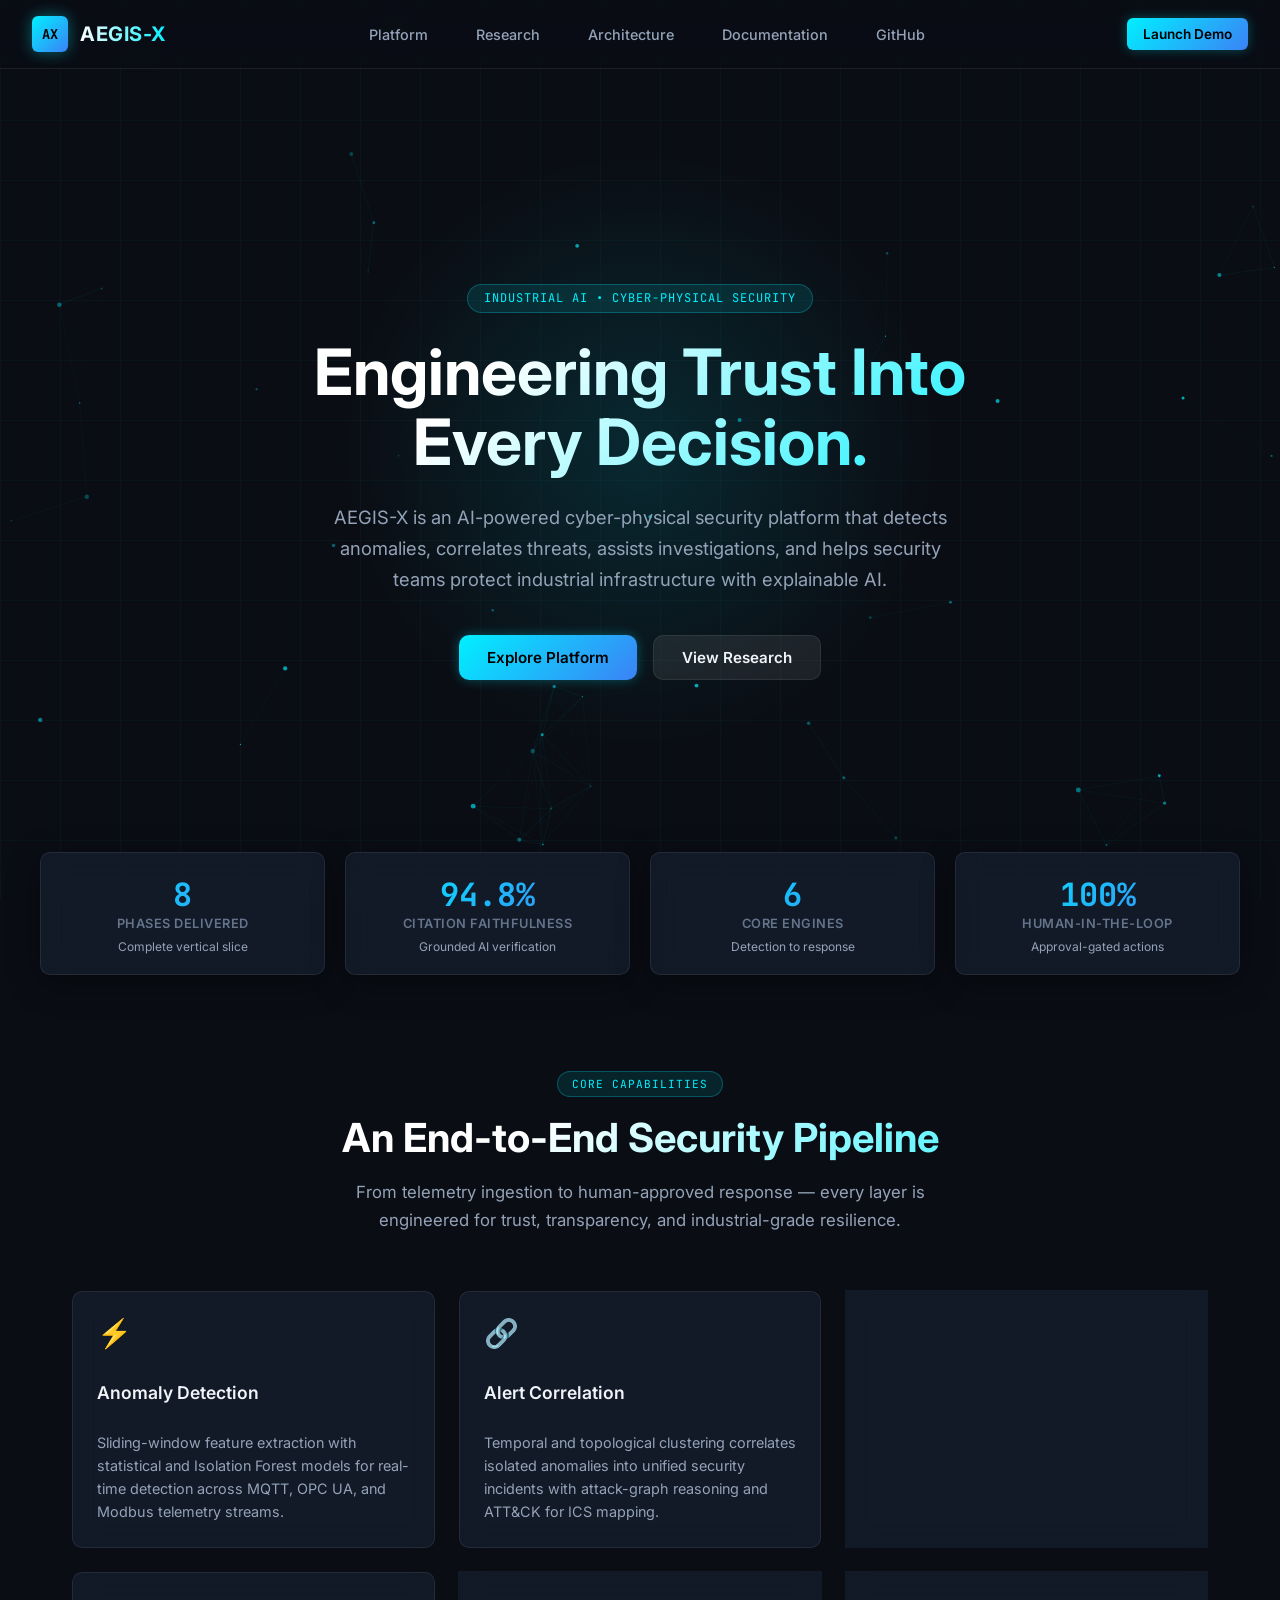
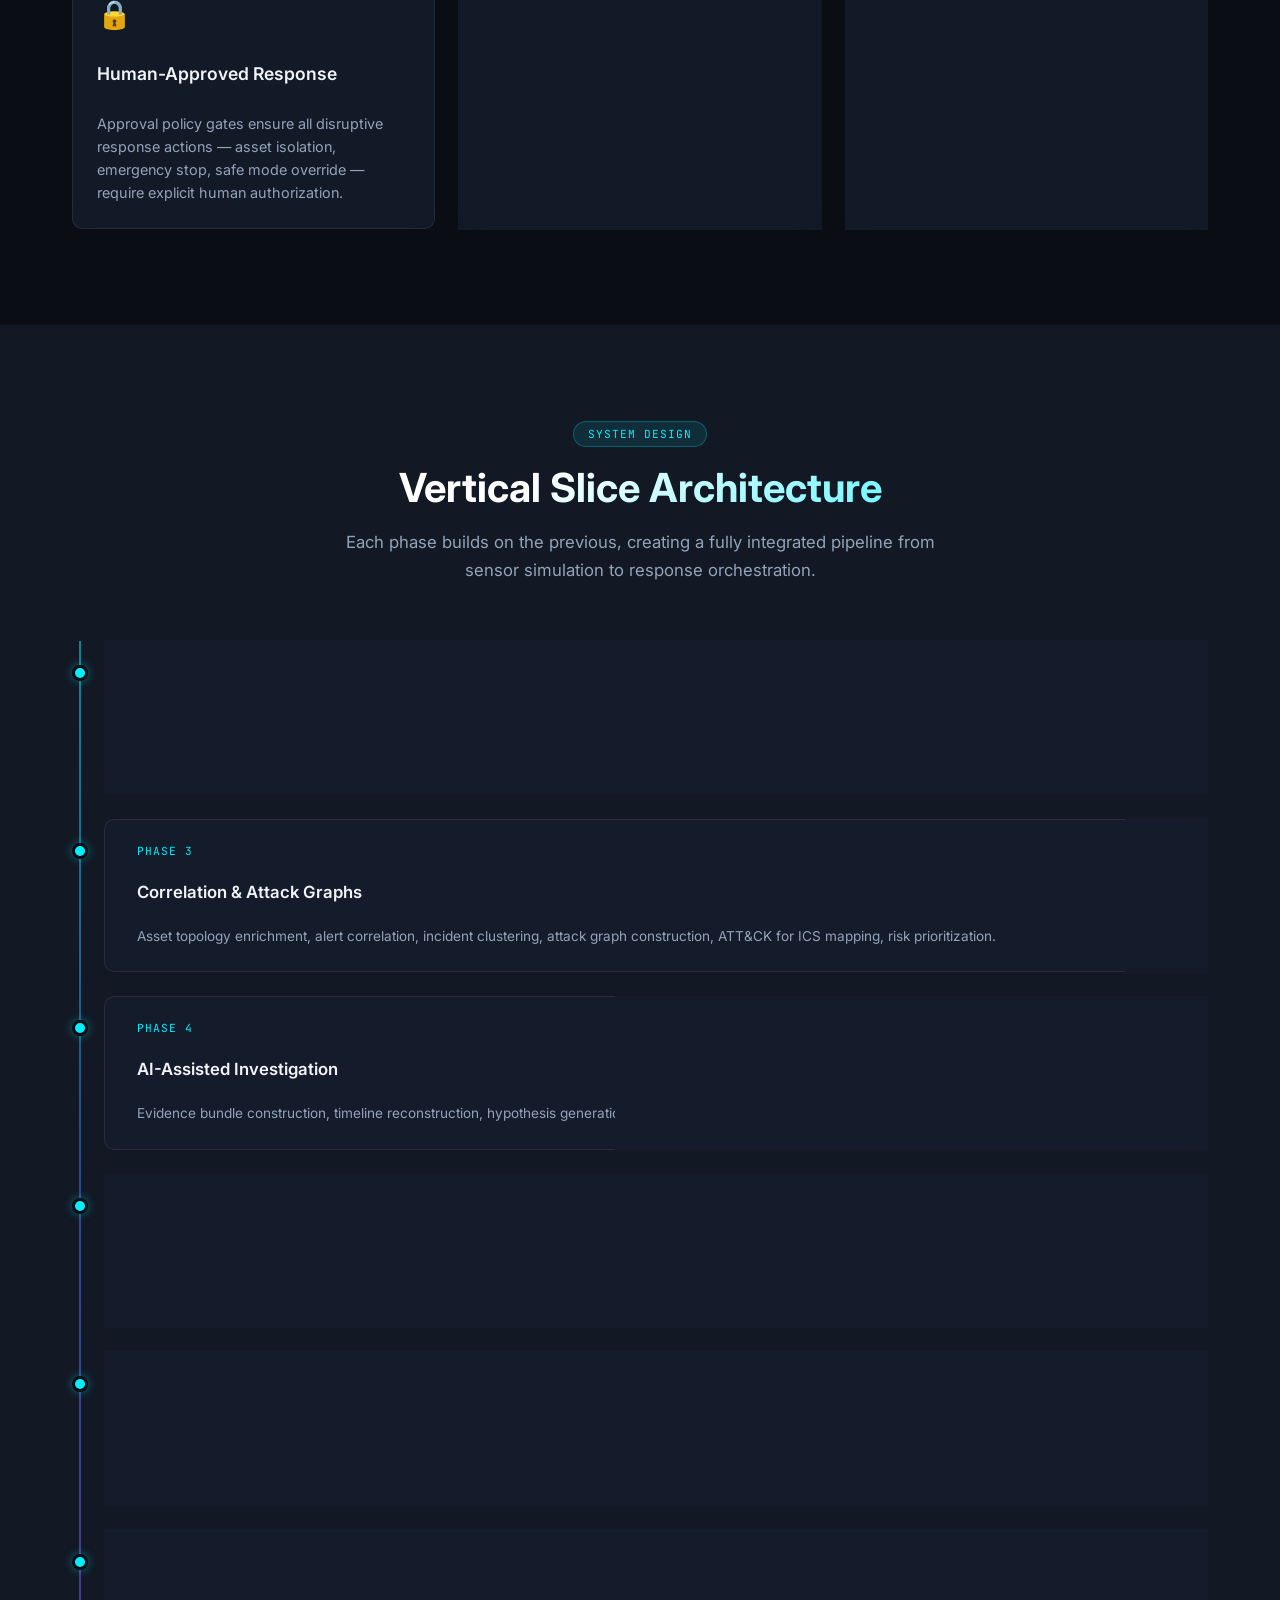
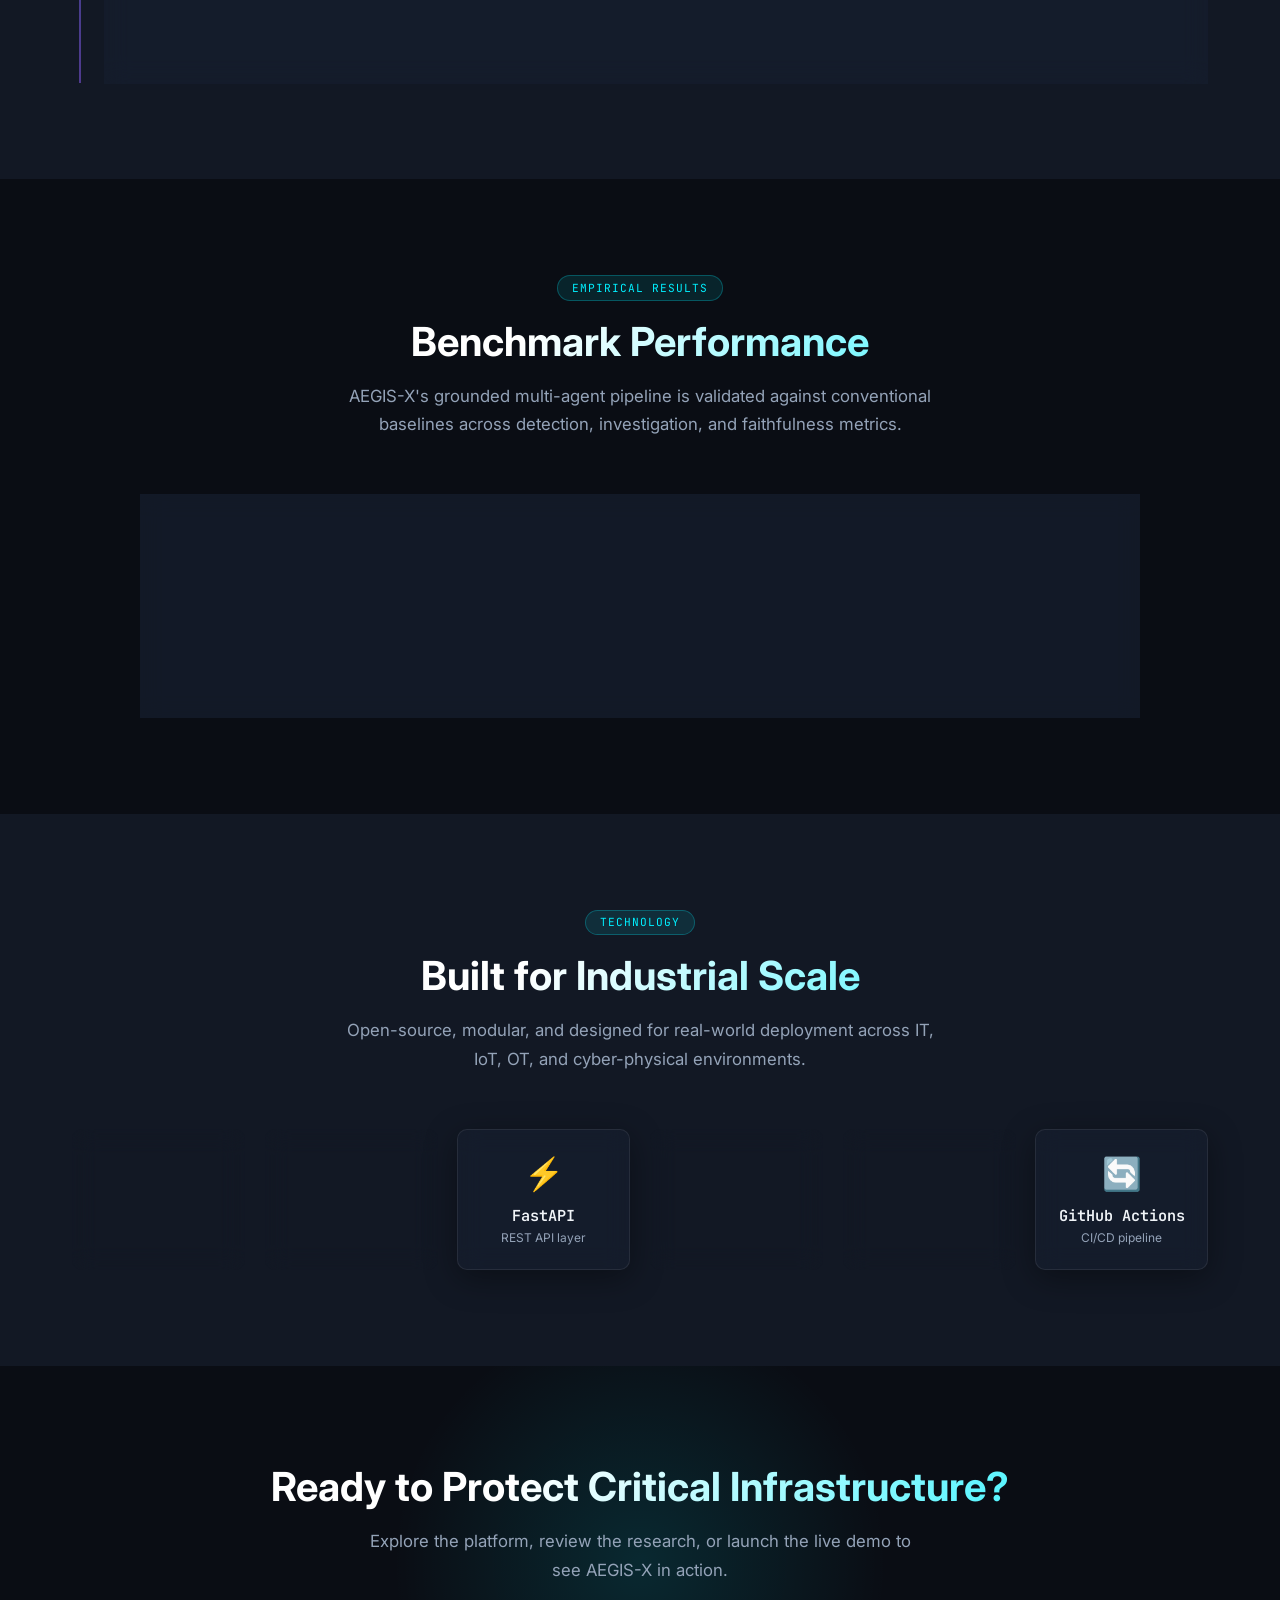
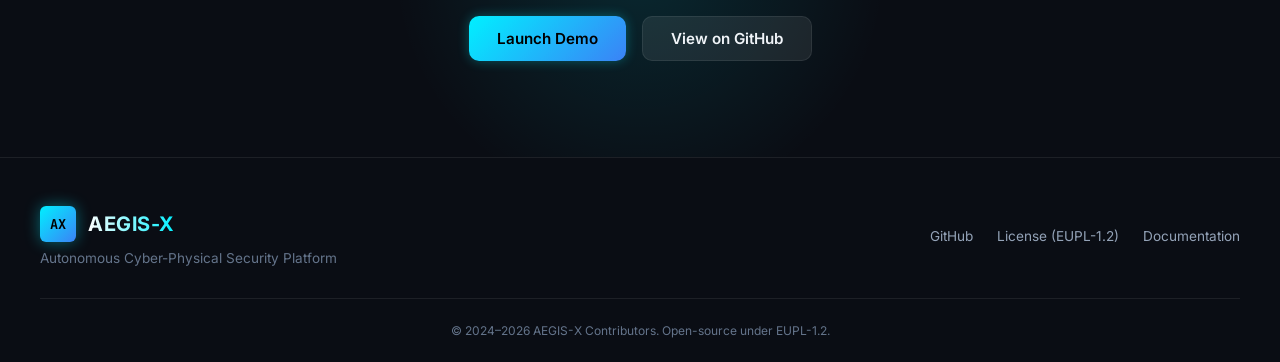
==== apps/web/landing.html @ 8d7dfc3f "feat(frontend): AEGIS-X landing page with branded copy and same visual identity" ====
<!DOCTYPE html>
<html lang="en">
<head>
  <meta charset="UTF-8">
  <meta name="viewport" content="width=device-width, initial-scale=1.0">
  <title>AEGIS-X — AI-Powered Cyber-Physical Security Platform</title>
  <meta name="description" content="AEGIS-X is an AI-powered cyber-physical security platform that detects anomalies, correlates threats, assists investigations, and helps security teams protect industrial infrastructure with explainable AI.">
  <link rel="stylesheet" href="landing.css">
</head>
<body>

  <!-- Navigation Bar -->
  <nav class="navbar" id="navbar">
    <div class="brand">
      <div class="brand-icon">AX</div>
      <div class="brand-title">AEGIS-X</div>
    </div>

    <div class="nav-menu">
      <a href="#platform" class="nav-link">Platform</a>
      <a href="#research" class="nav-link">Research</a>
      <a href="#architecture" class="nav-link">Architecture</a>
      <a href="https://github.com/jokepool710/AEGIS-X" class="nav-link" target="_blank" rel="noopener">Documentation</a>
      <a href="https://github.com/jokepool710/AEGIS-X" class="nav-link" target="_blank" rel="noopener">GitHub</a>
    </div>

    <a href="index.html" class="btn btn-primary">Launch Demo</a>
  </nav>

  <!-- Hero Section -->
  <section class="hero-section" id="hero">
    <div class="hero-glow"></div>
    <div class="hero-grid-bg"></div>
    <div class="hero-content">
      <div class="hero-badge">Industrial AI &bull; Cyber-Physical Security</div>
      <h1 class="hero-title">Engineering Trust Into Every Decision.</h1>
      <p class="hero-subtitle">AEGIS-X is an AI-powered cyber-physical security platform that detects anomalies, correlates threats, assists investigations, and helps security teams protect industrial infrastructure with explainable AI.</p>
      <div class="hero-actions">
        <a href="#platform" class="btn btn-primary btn-lg">Explore Platform</a>
        <a href="#research" class="btn btn-secondary btn-lg">View Research</a>
      </div>
    </div>
    <!-- Floating particles -->
    <canvas id="heroParticles"></canvas>
  </section>

  <!-- Metrics Bar -->
  <section class="metrics-bar">
    <div class="metrics-row">
      <div class="card metric-card" data-count="8">
        <div class="card-value"><span class="count-up">8</span></div>
        <div class="card-title">Phases Delivered</div>
        <div class="card-subtext">Complete vertical slice</div>
      </div>
      <div class="card metric-card" data-count="94.8">
        <div class="card-value"><span class="count-up">94.8</span>%</div>
        <div class="card-title">Citation Faithfulness</div>
        <div class="card-subtext">Grounded AI verification</div>
      </div>
      <div class="card metric-card" data-count="6">
        <div class="card-value"><span class="count-up">6</span></div>
        <div class="card-title">Core Engines</div>
        <div class="card-subtext">Detection to response</div>
      </div>
      <div class="card metric-card" data-count="100">
        <div class="card-value"><span class="count-up">100</span>%</div>
        <div class="card-title">Human-in-the-Loop</div>
        <div class="card-subtext">Approval-gated actions</div>
      </div>
    </div>
  </section>

  <!-- Platform Capabilities Section -->
  <section class="content-section" id="platform">
    <div class="section-header">
      <div class="section-badge">Core Capabilities</div>
      <h2 class="section-title">An End-to-End Security Pipeline</h2>
      <p class="section-subtitle">From telemetry ingestion to human-approved response — every layer is engineered for trust, transparency, and industrial-grade resilience.</p>
    </div>
    <div class="capabilities-grid">
      <div class="panel capability-card">
        <div class="capability-icon">⚡</div>
        <h3>Anomaly Detection</h3>
        <p>Sliding-window feature extraction with statistical and Isolation Forest models for real-time detection across MQTT, OPC UA, and Modbus telemetry streams.</p>
      </div>
      <div class="panel capability-card">
        <div class="capability-icon">🔗</div>
        <h3>Alert Correlation</h3>
        <p>Temporal and topological clustering correlates isolated anomalies into unified security incidents with attack-graph reasoning and ATT&CK for ICS mapping.</p>
      </div>
      <div class="panel capability-card">
        <div class="capability-icon">🧠</div>
        <h3>AI Investigation</h3>
        <p>Evidence-grounded hypothesis generation with uncertainty quantification, citation faithfulness evaluation, and narrative synthesis for analyst decision support.</p>
      </div>
      <div class="panel capability-card">
        <div class="capability-icon">🔒</div>
        <h3>Human-Approved Response</h3>
        <p>Approval policy gates ensure all disruptive response actions — asset isolation, emergency stop, safe mode override — require explicit human authorization.</p>
      </div>
      <div class="panel capability-card">
        <div class="capability-icon">📁</div>
        <h3>Case Management</h3>
        <p>Investigation case lifecycle with case dossier compilation, evidence chain-of-custody provenance, and tamper-evident decision ledger for full auditability.</p>
      </div>
      <div class="panel capability-card">
        <div class="capability-icon">📊</div>
        <h3>Research Benchmarks</h3>
        <p>Comparative evaluation harness measuring precision, recall, F1, MTTD, MTTI, and faithfulness against static threshold and rule-based baselines.</p>
      </div>
    </div>
  </section>

  <!-- Architecture Section -->
  <section class="content-section section-alt" id="architecture">
    <div class="section-header">
      <div class="section-badge">System Design</div>
      <h2 class="section-title">Vertical Slice Architecture</h2>
      <p class="section-subtitle">Each phase builds on the previous, creating a fully integrated pipeline from sensor simulation to response orchestration.</p>
    </div>
    <div class="architecture-timeline">
      <div class="timeline-item">
        <div class="timeline-marker"></div>
        <div class="panel timeline-card">
          <div class="timeline-phase">Phase 1–2</div>
          <h4>Telemetry & Detection</h4>
          <p>MQTT sensor simulation, ingestion persistence, sliding-window feature extraction, statistical + Isolation Forest anomaly detection, unified scoring.</p>
        </div>
      </div>
      <div class="timeline-item">
        <div class="timeline-marker"></div>
        <div class="panel timeline-card">
          <div class="timeline-phase">Phase 3</div>
          <h4>Correlation & Attack Graphs</h4>
          <p>Asset topology enrichment, alert correlation, incident clustering, attack graph construction, ATT&CK for ICS mapping, risk prioritization.</p>
        </div>
      </div>
      <div class="timeline-item">
        <div class="timeline-marker"></div>
        <div class="panel timeline-card">
          <div class="timeline-phase">Phase 4</div>
          <h4>AI-Assisted Investigation</h4>
          <p>Evidence bundle construction, timeline reconstruction, hypothesis generation, uncertainty quantification, grounded narrative synthesis, faithfulness evaluation.</p>
        </div>
      </div>
      <div class="timeline-item">
        <div class="timeline-marker"></div>
        <div class="panel timeline-card">
          <div class="timeline-phase">Phase 5</div>
          <h4>Autonomous Orchestration</h4>
          <p>Investigation task planning (DAG), safe tool registry & execution, evidence acquisition loop, hypothesis re-evaluation loop.</p>
        </div>
      </div>
      <div class="timeline-item">
        <div class="timeline-marker"></div>
        <div class="panel timeline-card">
          <div class="timeline-phase">Phase 6</div>
          <h4>Case Management & Provenance</h4>
          <p>Investigation case lifecycle, evidence chain-of-custody, analyst feedback engine, case dossier aggregation, tamper-evident decision ledger.</p>
        </div>
      </div>
      <div class="timeline-item">
        <div class="timeline-marker"></div>
        <div class="panel timeline-card">
          <div class="timeline-phase">Phase 7–8</div>
          <h4>Response & Research</h4>
          <p>Human-approved response orchestration with approval policy gates, comparative benchmark evaluation suite, and publication-ready artifacts.</p>
        </div>
      </div>
    </div>
  </section>

  <!-- Research Benchmarks Section -->
  <section class="content-section" id="research">
    <div class="section-header">
      <div class="section-badge">Empirical Results</div>
      <h2 class="section-title">Benchmark Performance</h2>
      <p class="section-subtitle">AEGIS-X's grounded multi-agent pipeline is validated against conventional baselines across detection, investigation, and faithfulness metrics.</p>
    </div>
    <div class="panel benchmark-panel">
      <div class="table-container">
        <table>
          <thead>
            <tr>
              <th>Model / Architecture</th>
              <th>Precision</th>
              <th>Recall</th>
              <th>F1 Score</th>
              <th>MTTD</th>
              <th>MTTI</th>
              <th>Faithfulness</th>
            </tr>
          </thead>
          <tbody>
            <tr>
              <td>Static Threshold Baseline</td>
              <td>0.720</td>
              <td>0.680</td>
              <td>0.699</td>
              <td>4.50 s</td>
              <td>120.00 s</td>
              <td>0.450</td>
            </tr>
            <tr>
              <td>Rule-based Heuristics</td>
              <td>0.810</td>
              <td>0.750</td>
              <td>0.779</td>
              <td>3.20 s</td>
              <td>95.00 s</td>
              <td>0.600</td>
            </tr>
            <tr class="highlight-row">
              <td><strong>AEGIS-X Grounded Multi-Agent Pipeline</strong></td>
              <td><strong class="accent-value">0.965</strong></td>
              <td><strong class="accent-value">0.942</strong></td>
              <td><strong class="accent-value">0.953</strong></td>
              <td><strong class="accent-value">1.15 s</strong></td>
              <td><strong class="accent-value">12.40 s</strong></td>
              <td><strong class="accent-value">0.948</strong></td>
            </tr>
          </tbody>
        </table>
      </div>
    </div>
  </section>

  <!-- Tech Stack Section -->
  <section class="content-section section-alt" id="stack">
    <div class="section-header">
      <div class="section-badge">Technology</div>
      <h2 class="section-title">Built for Industrial Scale</h2>
      <p class="section-subtitle">Open-source, modular, and designed for real-world deployment across IT, IoT, OT, and cyber-physical environments.</p>
    </div>
    <div class="stack-grid">
      <div class="card stack-card">
        <div class="stack-icon">🐍</div>
        <div class="stack-name">Python</div>
        <div class="stack-desc">Core pipeline & AI</div>
      </div>
      <div class="card stack-card">
        <div class="stack-icon">🔬</div>
        <div class="stack-name">scikit-learn</div>
        <div class="stack-desc">Anomaly detection</div>
      </div>
      <div class="card stack-card">
        <div class="stack-icon">⚡</div>
        <div class="stack-name">FastAPI</div>
        <div class="stack-desc">REST API layer</div>
      </div>
      <div class="card stack-card">
        <div class="stack-icon">📡</div>
        <div class="stack-name">MQTT</div>
        <div class="stack-desc">Telemetry ingestion</div>
      </div>
      <div class="card stack-card">
        <div class="stack-icon">🐋</div>
        <div class="stack-name">Docker</div>
        <div class="stack-desc">Container deployment</div>
      </div>
      <div class="card stack-card">
        <div class="stack-icon">🔄</div>
        <div class="stack-name">GitHub Actions</div>
        <div class="stack-desc">CI/CD pipeline</div>
      </div>
    </div>
  </section>

  <!-- CTA Section -->
  <section class="cta-section">
    <div class="hero-glow cta-glow"></div>
    <div class="cta-content">
      <h2 class="cta-title">Ready to Protect Critical Infrastructure?</h2>
      <p class="cta-subtitle">Explore the platform, review the research, or launch the live demo to see AEGIS-X in action.</p>
      <div class="hero-actions">
        <a href="index.html" class="btn btn-primary btn-lg">Launch Demo</a>
        <a href="https://github.com/jokepool710/AEGIS-X" class="btn btn-secondary btn-lg" target="_blank" rel="noopener">View on GitHub</a>
      </div>
    </div>
  </section>

  <!-- Footer -->
  <footer class="footer">
    <div class="footer-content">
      <div class="footer-brand">
        <div class="brand">
          <div class="brand-icon">AX</div>
          <div class="brand-title">AEGIS-X</div>
        </div>
        <p class="footer-tagline">Autonomous Cyber-Physical Security Platform</p>
      </div>
      <div class="footer-links">
        <a href="https://github.com/jokepool710/AEGIS-X" target="_blank" rel="noopener">GitHub</a>
        <a href="https://github.com/jokepool710/AEGIS-X/blob/main/LICENSE" target="_blank" rel="noopener">License (EUPL-1.2)</a>
        <a href="https://github.com/jokepool710/AEGIS-X/tree/main/docs" target="_blank" rel="noopener">Documentation</a>
      </div>
    </div>
    <div class="footer-bottom">
      <span>&copy; 2024–2026 AEGIS-X Contributors. Open-source under EUPL-1.2.</span>
    </div>
  </footer>

  <script src="landing.js"></script>
</body>
</html>
---- apps/web/landing.css ----
/* AEGIS-X Landing Page Styles
   Uses the exact same design system as the dashboard:
   same colors, typography, glassmorphism, animations, cards, buttons */
@import url('https://fonts.googleapis.com/css2?family=Inter:wght@300;400;500;600;700&family=JetBrains+Mono:wght@400;500;600&display=swap');

:root {
  --bg-primary: #0a0d14;
  --bg-secondary: #121824;
  --bg-card: rgba(22, 30, 46, 0.75);
  --bg-card-hover: rgba(30, 42, 64, 0.85);
  --border-color: rgba(255, 255, 255, 0.08);
  --border-glow: rgba(0, 240, 255, 0.3);

  --text-primary: #f0f4f8;
  --text-secondary: #94a3b8;
  --text-muted: #64748b;

  --accent-cyan: #00f0ff;
  --accent-blue: #3b82f6;
  --accent-purple: #8b5cf6;
  --accent-pink: #ec4899;

  --status-critical: #ef4444;
  --status-high: #f97316;
  --status-medium: #eab308;
  --status-low: #10b981;
  --status-info: #3b82f6;

  --font-sans: 'Inter', -apple-system, BlinkMacSystemFont, sans-serif;
  --font-mono: 'JetBrains Mono', monospace;

  --glass-backdrop: blur(12px);
  --radius-sm: 6px;
  --radius-md: 10px;
  --radius-lg: 16px;
  --shadow-main: 0 8px 32px 0 rgba(0, 0, 0, 0.37);
}

* {
  box-sizing: border-box;
  margin: 0;
  padding: 0;
}

html {
  scroll-behavior: smooth;
}

body {
  background-color: var(--bg-primary);
  color: var(--text-primary);
  font-family: var(--font-sans);
  min-height: 100vh;
  overflow-x: hidden;
}

/* ========================================
   NAVBAR (same as dashboard)
   ======================================== */
.navbar {
  display: flex;
  justify-content: space-between;
  align-items: center;
  padding: 1rem 2rem;
  background: rgba(10, 13, 20, 0.85);
  backdrop-filter: var(--glass-backdrop);
  border-bottom: 1px solid var(--border-color);
  position: fixed;
  top: 0;
  left: 0;
  right: 0;
  z-index: 100;
  transition: background 0.3s ease;
}

.navbar.scrolled {
  background: rgba(10, 13, 20, 0.95);
  box-shadow: 0 4px 30px rgba(0, 0, 0, 0.4);
}

.brand {
  display: flex;
  align-items: center;
  gap: 0.75rem;
}

.brand-icon {
  width: 36px;
  height: 36px;
  background: linear-gradient(135deg, var(--accent-cyan), var(--accent-blue));
  border-radius: var(--radius-sm);
  display: flex;
  align-items: center;
  justify-content: center;
  font-weight: 700;
  color: #000;
  font-family: var(--font-mono);
  box-shadow: 0 0 15px rgba(0, 240, 255, 0.4);
  font-size: 0.85rem;
}

.brand-title {
  font-size: 1.25rem;
  font-weight: 700;
  letter-spacing: 0.5px;
  background: linear-gradient(90deg, #fff, var(--accent-cyan));
  -webkit-background-clip: text;
  -webkit-text-fill-color: transparent;
}

.nav-menu {
  display: flex;
  gap: 1.5rem;
}

.nav-link {
  color: var(--text-secondary);
  text-decoration: none;
  font-size: 0.9rem;
  font-weight: 500;
  padding: 0.5rem 0.75rem;
  border-radius: var(--radius-sm);
  transition: all 0.2s ease;
  cursor: pointer;
}

.nav-link:hover {
  color: var(--accent-cyan);
  background: rgba(0, 240, 255, 0.08);
}

/* ========================================
   BUTTONS (same as dashboard)
   ======================================== */
.btn {
  padding: 0.5rem 1rem;
  border-radius: var(--radius-sm);
  font-size: 0.85rem;
  font-weight: 600;
  cursor: pointer;
  border: none;
  transition: all 0.2s ease;
  display: inline-flex;
  align-items: center;
  gap: 0.5rem;
  text-decoration: none;
}

.btn-primary {
  background: linear-gradient(135deg, var(--accent-cyan), var(--accent-blue));
  color: #000;
  box-shadow: 0 0 12px rgba(0, 240, 255, 0.3);
}

.btn-primary:hover {
  box-shadow: 0 0 18px rgba(0, 240, 255, 0.5);
  transform: translateY(-1px);
}

.btn-secondary {
  background: rgba(255, 255, 255, 0.08);
  color: var(--text-primary);
  border: 1px solid var(--border-color);
}

.btn-secondary:hover {
  background: rgba(255, 255, 255, 0.12);
}

.btn-lg {
  padding: 0.75rem 1.75rem;
  font-size: 0.95rem;
  border-radius: var(--radius-md);
}

/* ========================================
   HERO SECTION
   ======================================== */
.hero-section {
  position: relative;
  min-height: 100vh;
  display: flex;
  align-items: center;
  justify-content: center;
  padding: 8rem 2rem 4rem;
  overflow: hidden;
}

.hero-glow {
  position: absolute;
  width: 600px;
  height: 600px;
  background: radial-gradient(circle, rgba(0, 240, 255, 0.12) 0%, transparent 70%);
  top: 50%;
  left: 50%;
  transform: translate(-50%, -50%);
  pointer-events: none;
  animation: glowPulse 6s ease-in-out infinite;
}

@keyframes glowPulse {
  0%, 100% { opacity: 0.6; transform: translate(-50%, -50%) scale(1); }
  50% { opacity: 1; transform: translate(-50%, -50%) scale(1.15); }
}

.hero-grid-bg {
  position: absolute;
  inset: 0;
  background-image:
    linear-gradient(rgba(0, 240, 255, 0.03) 1px, transparent 1px),
    linear-gradient(90deg, rgba(0, 240, 255, 0.03) 1px, transparent 1px);
  background-size: 60px 60px;
  pointer-events: none;
}

#heroParticles {
  position: absolute;
  inset: 0;
  pointer-events: none;
}

.hero-content {
  position: relative;
  z-index: 2;
  text-align: center;
  max-width: 800px;
}

.hero-badge {
  display: inline-block;
  font-size: 0.75rem;
  font-family: var(--font-mono);
  padding: 0.35rem 1rem;
  background: rgba(0, 240, 255, 0.1);
  color: var(--accent-cyan);
  border: 1px solid rgba(0, 240, 255, 0.25);
  border-radius: 20px;
  text-transform: uppercase;
  letter-spacing: 1px;
  margin-bottom: 1.5rem;
  animation: fadeInUp 0.8s ease-out;
}

.hero-title {
  font-size: clamp(2.5rem, 6vw, 4rem);
  font-weight: 700;
  line-height: 1.1;
  margin-bottom: 1.5rem;
  background: linear-gradient(135deg, #ffffff 30%, var(--accent-cyan) 100%);
  -webkit-background-clip: text;
  -webkit-text-fill-color: transparent;
  animation: fadeInUp 0.8s ease-out 0.1s both;
}

.hero-subtitle {
  font-size: 1.15rem;
  color: var(--text-secondary);
  line-height: 1.7;
  max-width: 650px;
  margin: 0 auto 2.5rem;
  animation: fadeInUp 0.8s ease-out 0.2s both;
}

.hero-actions {
  display: flex;
  gap: 1rem;
  justify-content: center;
  flex-wrap: wrap;
  animation: fadeInUp 0.8s ease-out 0.3s both;
}

@keyframes fadeInUp {
  from { opacity: 0; transform: translateY(24px); }
  to { opacity: 1; transform: translateY(0); }
}

/* ========================================
   METRICS BAR
   ======================================== */
.metrics-bar {
  padding: 0 2rem;
  margin-top: -3rem;
  position: relative;
  z-index: 3;
}

.metrics-row {
  display: grid;
  grid-template-columns: repeat(auto-fit, minmax(220px, 1fr));
  gap: 1.25rem;
  max-width: 1200px;
  margin: 0 auto;
}

/* ========================================
   CARDS (same as dashboard)
   ======================================== */
.card {
  background: var(--bg-card);
  backdrop-filter: var(--glass-backdrop);
  border: 1px solid var(--border-color);
  border-radius: var(--radius-md);
  padding: 1.25rem;
  box-shadow: var(--shadow-main);
  transition: transform 0.2s ease, border-color 0.2s ease;
}

.card:hover {
  border-color: rgba(255, 255, 255, 0.15);
  transform: translateY(-2px);
}

.card-title {
  font-size: 0.8rem;
  text-transform: uppercase;
  letter-spacing: 0.5px;
  color: var(--text-muted);
  font-weight: 600;
  margin-bottom: 0.5rem;
}

.card-value {
  font-size: 1.75rem;
  font-weight: 700;
  font-family: var(--font-mono);
  color: var(--text-primary);
}

.card-subtext {
  font-size: 0.75rem;
  color: var(--text-secondary);
  margin-top: 0.35rem;
}

.metric-card {
  text-align: center;
}

.metric-card .card-value {
  font-size: 2rem;
  background: linear-gradient(135deg, var(--accent-cyan), var(--accent-blue));
  -webkit-background-clip: text;
  -webkit-text-fill-color: transparent;
}

/* ========================================
   CONTENT SECTIONS
   ======================================== */
.content-section {
  padding: 6rem 2rem;
  max-width: 1200px;
  margin: 0 auto;
}

.section-alt {
  position: relative;
}

.section-alt::before {
  content: '';
  position: absolute;
  inset: 0;
  left: -100vw;
  right: -100vw;
  background: var(--bg-secondary);
  z-index: -1;
}

.section-header {
  text-align: center;
  margin-bottom: 3.5rem;
}

.section-badge {
  display: inline-block;
  font-size: 0.7rem;
  font-family: var(--font-mono);
  padding: 0.3rem 0.85rem;
  background: rgba(0, 240, 255, 0.1);
  color: var(--accent-cyan);
  border: 1px solid rgba(0, 240, 255, 0.25);
  border-radius: 20px;
  text-transform: uppercase;
  letter-spacing: 1px;
  margin-bottom: 1rem;
}

.section-title {
  font-size: clamp(1.75rem, 4vw, 2.5rem);
  font-weight: 700;
  margin-bottom: 1rem;
  background: linear-gradient(135deg, #ffffff 40%, var(--accent-cyan));
  -webkit-background-clip: text;
  -webkit-text-fill-color: transparent;
}

.section-subtitle {
  font-size: 1.05rem;
  color: var(--text-secondary);
  max-width: 600px;
  margin: 0 auto;
  line-height: 1.7;
}

/* ========================================
   CAPABILITIES GRID
   ======================================== */
.capabilities-grid {
  display: grid;
  grid-template-columns: repeat(auto-fit, minmax(320px, 1fr));
  gap: 1.5rem;
}

.capability-card {
  padding: 2rem;
  transition: transform 0.25s ease, border-color 0.25s ease;
}

.capability-card:hover {
  border-color: rgba(0, 240, 255, 0.2);
  transform: translateY(-4px);
}

.capability-icon {
  font-size: 1.75rem;
  margin-bottom: 1rem;
}

.capability-card h3 {
  font-size: 1.1rem;
  font-weight: 600;
  margin-bottom: 0.75rem;
  color: var(--text-primary);
}

.capability-card p {
  font-size: 0.9rem;
  color: var(--text-secondary);
  line-height: 1.6;
}

/* ========================================
   PANELS (same as dashboard)
   ======================================== */
.panel {
  background: var(--bg-card);
  backdrop-filter: var(--glass-backdrop);
  border: 1px solid var(--border-color);
  border-radius: var(--radius-md);
  padding: 1.5rem;
  display: flex;
  flex-direction: column;
  gap: 1rem;
}

/* ========================================
   ARCHITECTURE TIMELINE
   ======================================== */
.architecture-timeline {
  position: relative;
  display: flex;
  flex-direction: column;
  gap: 1.5rem;
  padding-left: 2rem;
}

.architecture-timeline::before {
  content: '';
  position: absolute;
  left: 7px;
  top: 0;
  bottom: 0;
  width: 2px;
  background: linear-gradient(180deg, var(--accent-cyan), var(--accent-blue), var(--accent-purple));
  opacity: 0.5;
}

.timeline-item {
  position: relative;
  display: flex;
  align-items: flex-start;
  gap: 1.5rem;
}

.timeline-marker {
  position: absolute;
  left: -2rem;
  top: 1.5rem;
  width: 16px;
  height: 16px;
  border-radius: 50%;
  background: var(--accent-cyan);
  border: 3px solid var(--bg-primary);
  box-shadow: 0 0 10px rgba(0, 240, 255, 0.4);
  z-index: 2;
}

.timeline-card {
  flex: 1;
  padding: 1.5rem 2rem;
  transition: transform 0.2s ease, border-color 0.2s ease;
}

.timeline-card:hover {
  border-color: rgba(0, 240, 255, 0.15);
  transform: translateX(4px);
}

.timeline-phase {
  font-size: 0.7rem;
  font-family: var(--font-mono);
  color: var(--accent-cyan);
  text-transform: uppercase;
  letter-spacing: 1px;
  margin-bottom: 0.5rem;
}

.timeline-card h4 {
  font-size: 1.05rem;
  font-weight: 600;
  margin-bottom: 0.5rem;
}

.timeline-card p {
  font-size: 0.85rem;
  color: var(--text-secondary);
  line-height: 1.6;
}

/* ========================================
   BENCHMARK TABLE (same as dashboard)
   ======================================== */
.benchmark-panel {
  max-width: 1000px;
  margin: 0 auto;
}

.table-container {
  overflow-x: auto;
}

table {
  width: 100%;
  border-collapse: collapse;
  text-align: left;
  font-size: 0.85rem;
}

th {
  padding: 0.75rem 1rem;
  color: var(--text-muted);
  font-weight: 600;
  text-transform: uppercase;
  font-size: 0.75rem;
  border-bottom: 1px solid var(--border-color);
}

td {
  padding: 0.85rem 1rem;
  border-bottom: 1px solid rgba(255, 255, 255, 0.04);
  color: var(--text-secondary);
}

tr:hover td {
  background: rgba(255, 255, 255, 0.02);
  color: var(--text-primary);
}

.highlight-row {
  background: rgba(0, 240, 255, 0.08);
}

.highlight-row td {
  font-weight: 600;
}

.accent-value {
  color: var(--accent-cyan);
}

/* ========================================
   TECH STACK GRID
   ======================================== */
.stack-grid {
  display: grid;
  grid-template-columns: repeat(auto-fit, minmax(160px, 1fr));
  gap: 1.25rem;
}

.stack-card {
  text-align: center;
  padding: 1.5rem 1rem;
  transition: transform 0.2s ease, border-color 0.2s ease;
}

.stack-card:hover {
  border-color: rgba(0, 240, 255, 0.2);
  transform: translateY(-3px);
}

.stack-icon {
  font-size: 2rem;
  margin-bottom: 0.75rem;
}

.stack-name {
  font-size: 0.95rem;
  font-weight: 600;
  font-family: var(--font-mono);
  color: var(--text-primary);
  margin-bottom: 0.25rem;
}

.stack-desc {
  font-size: 0.75rem;
  color: var(--text-secondary);
}

/* ========================================
   CTA SECTION
   ======================================== */
.cta-section {
  position: relative;
  padding: 6rem 2rem;
  text-align: center;
  overflow: hidden;
}

.cta-glow {
  top: 50%;
  left: 50%;
  width: 500px;
  height: 500px;
}

.cta-content {
  position: relative;
  z-index: 2;
}

.cta-title {
  font-size: clamp(1.75rem, 4vw, 2.5rem);
  font-weight: 700;
  margin-bottom: 1rem;
  background: linear-gradient(135deg, #ffffff 40%, var(--accent-cyan));
  -webkit-background-clip: text;
  -webkit-text-fill-color: transparent;
}

.cta-subtitle {
  font-size: 1.05rem;
  color: var(--text-secondary);
  max-width: 550px;
  margin: 0 auto 2rem;
  line-height: 1.7;
}

/* ========================================
   FOOTER
   ======================================== */
.footer {
  border-top: 1px solid var(--border-color);
  padding: 3rem 2rem 1.5rem;
}

.footer-content {
  max-width: 1200px;
  margin: 0 auto;
  display: flex;
  justify-content: space-between;
  align-items: center;
  margin-bottom: 2rem;
}

.footer-tagline {
  font-size: 0.85rem;
  color: var(--text-muted);
  margin-top: 0.5rem;
}

.footer-links {
  display: flex;
  gap: 1.5rem;
}

.footer-links a {
  color: var(--text-secondary);
  text-decoration: none;
  font-size: 0.85rem;
  transition: color 0.2s ease;
}

.footer-links a:hover {
  color: var(--accent-cyan);
}

.footer-bottom {
  max-width: 1200px;
  margin: 0 auto;
  padding-top: 1.5rem;
  border-top: 1px solid var(--border-color);
  text-align: center;
  font-size: 0.75rem;
  color: var(--text-muted);
}

/* ========================================
   SCROLL REVEAL ANIMATIONS
   ======================================== */
.reveal {
  opacity: 0;
  transform: translateY(30px);
  transition: opacity 0.6s ease, transform 0.6s ease;
}

.reveal.visible {
  opacity: 1;
  transform: translateY(0);
}

/* ========================================
   PULSE ANIMATION (same as dashboard)
   ======================================== */
@keyframes pulse {
  0% { opacity: 1; transform: scale(1); }
  50% { opacity: 0.4; transform: scale(0.9); }
  100% { opacity: 1; transform: scale(1); }
}

/* ========================================
   RESPONSIVE
   ======================================== */
@media (max-width: 768px) {
  .navbar {
    padding: 0.75rem 1rem;
  }

  .nav-menu {
    display: none;
  }

  .hero-section {
    padding: 6rem 1.25rem 3rem;
  }

  .metrics-bar {
    margin-top: -1.5rem;
    padding: 0 1rem;
  }

  .content-section {
    padding: 4rem 1.25rem;
  }

  .capabilities-grid {
    grid-template-columns: 1fr;
  }

  .architecture-timeline {
    padding-left: 1.5rem;
  }

  .footer-content {
    flex-direction: column;
    gap: 1.5rem;
    text-align: center;
  }

  .footer-links {
    flex-wrap: wrap;
    justify-content: center;
  }
}
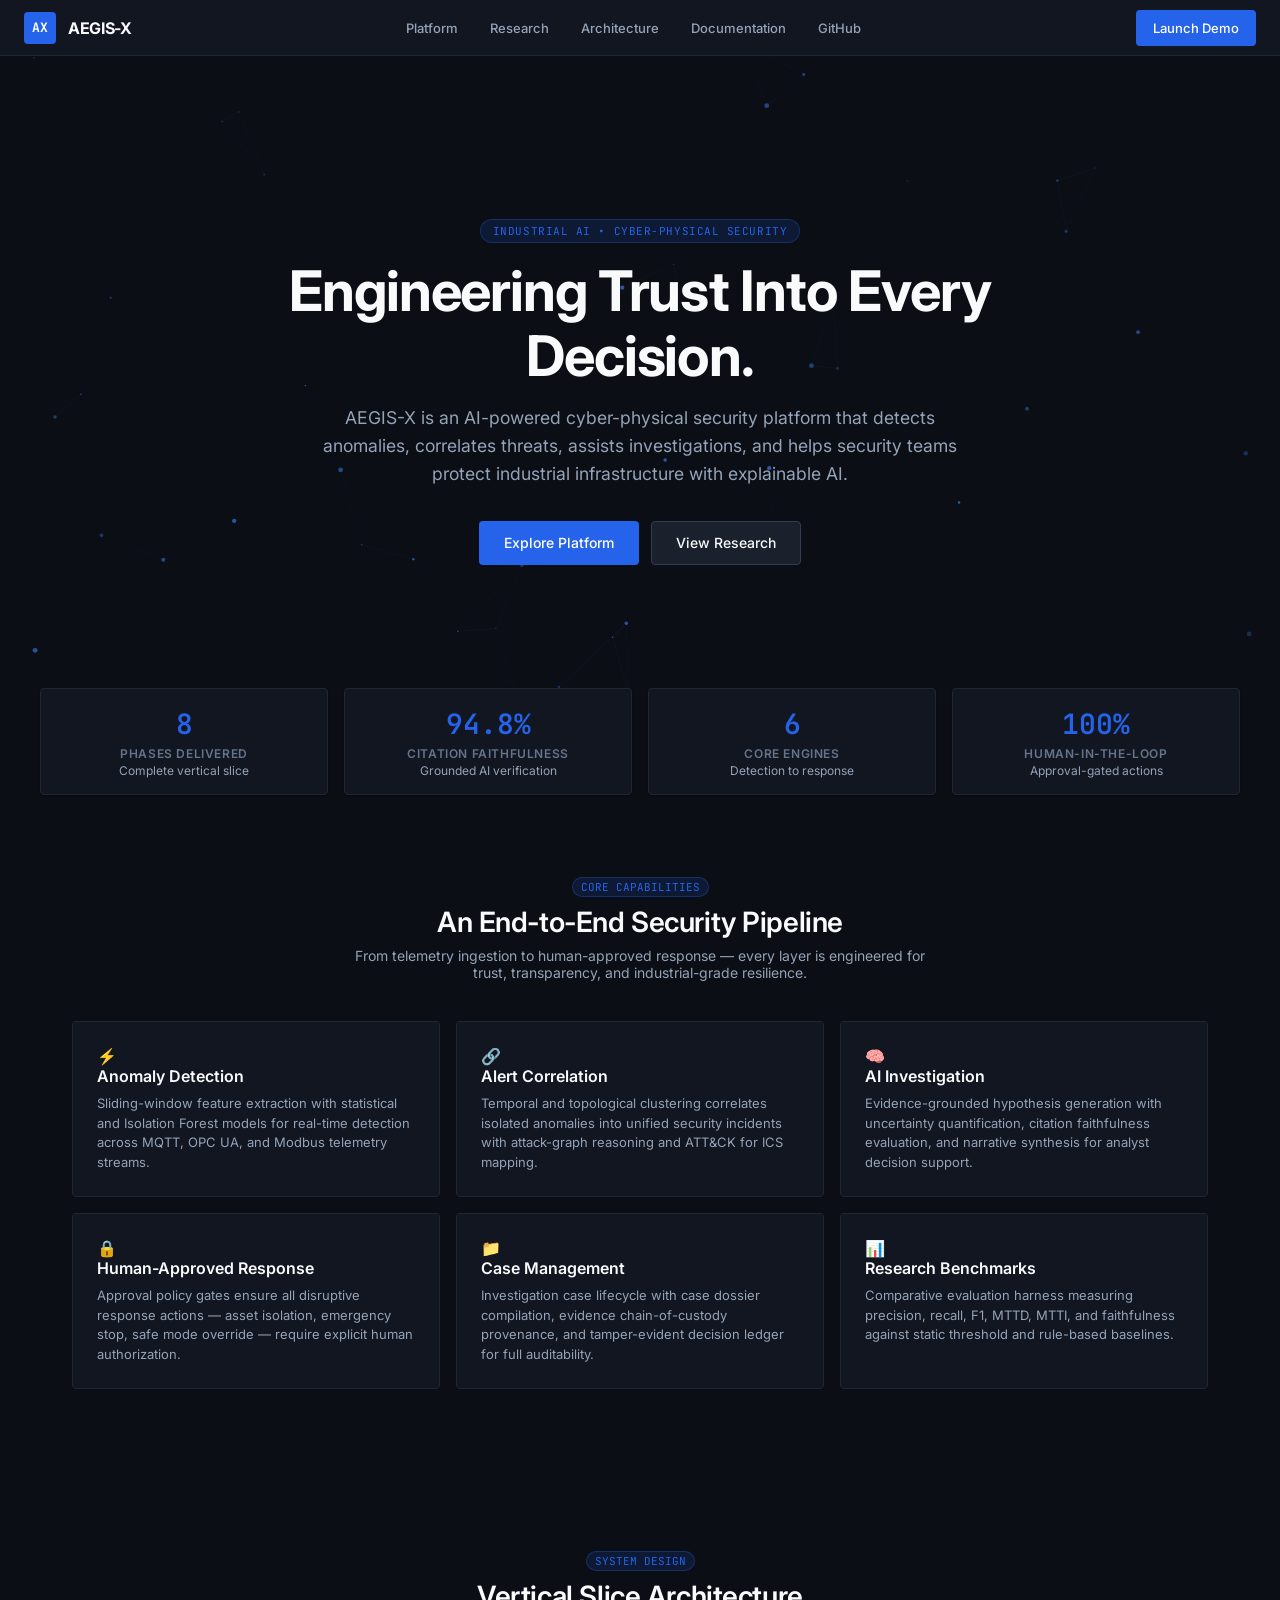
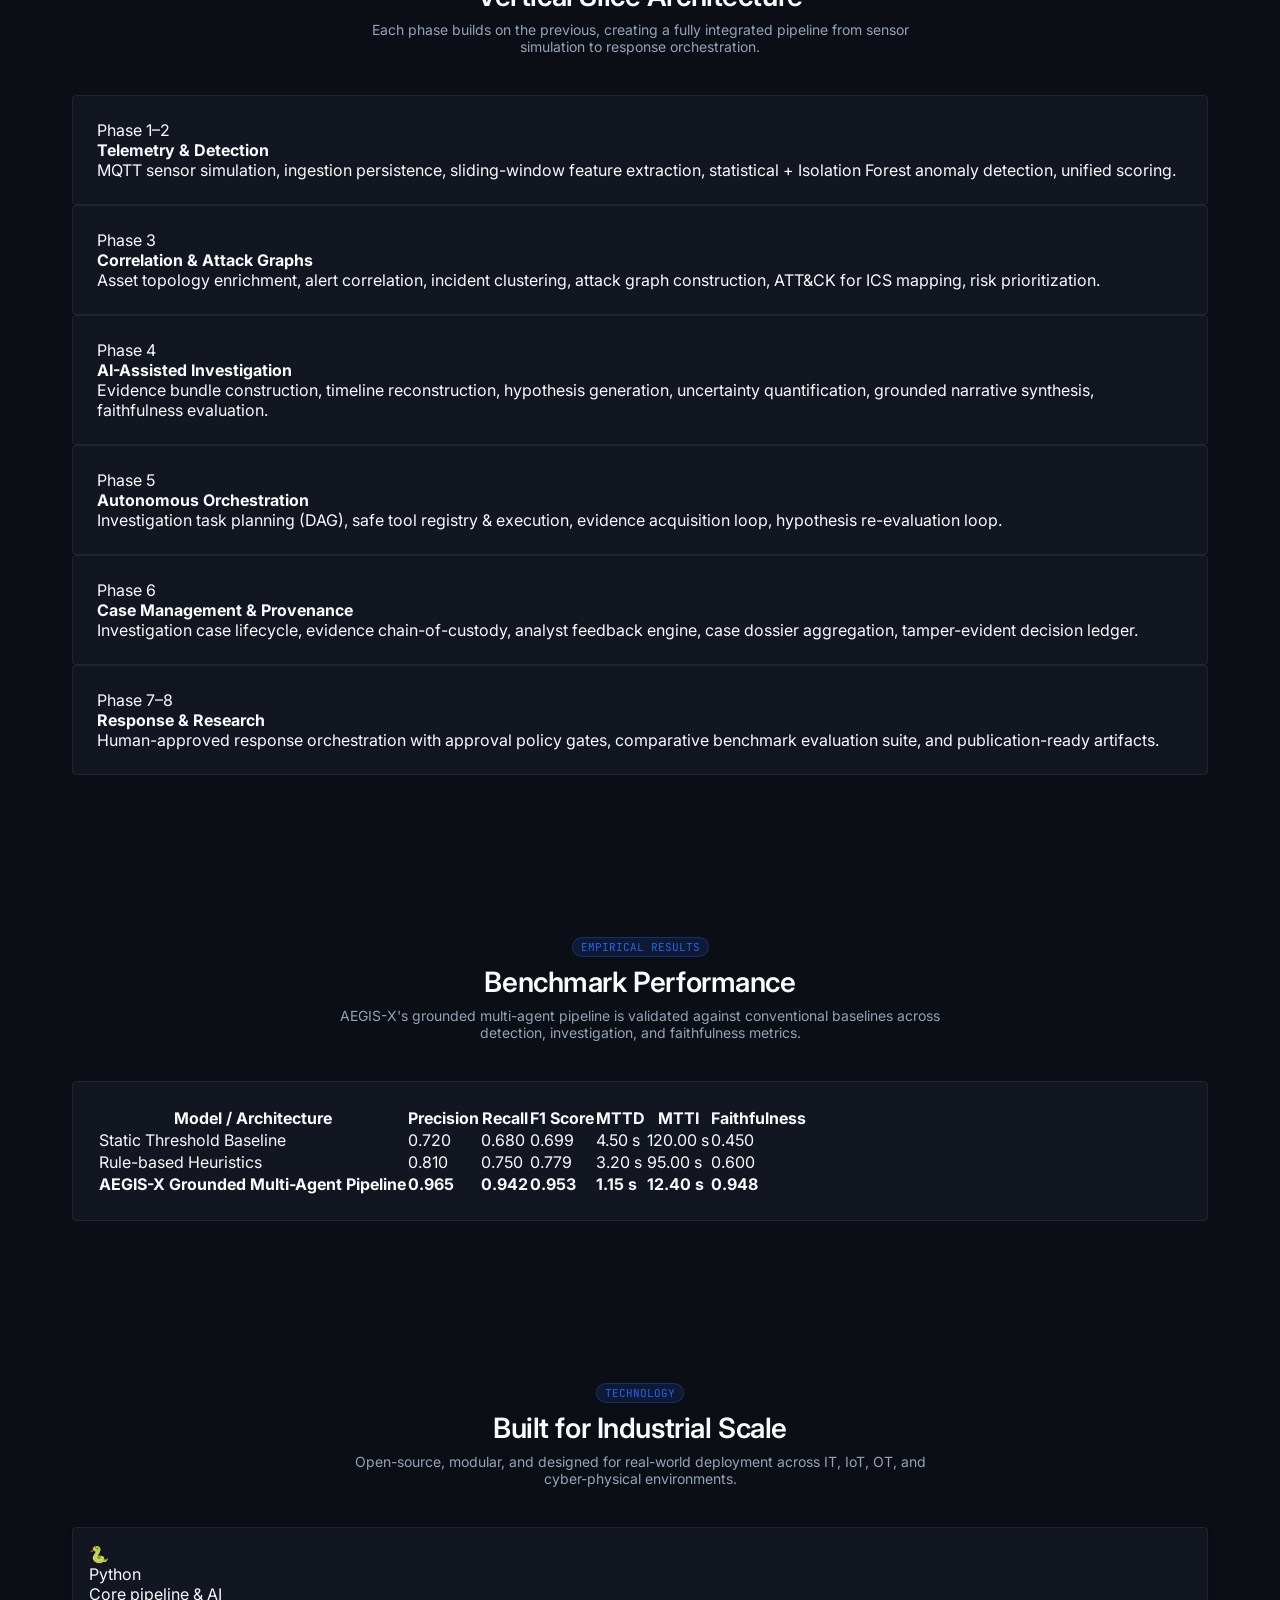
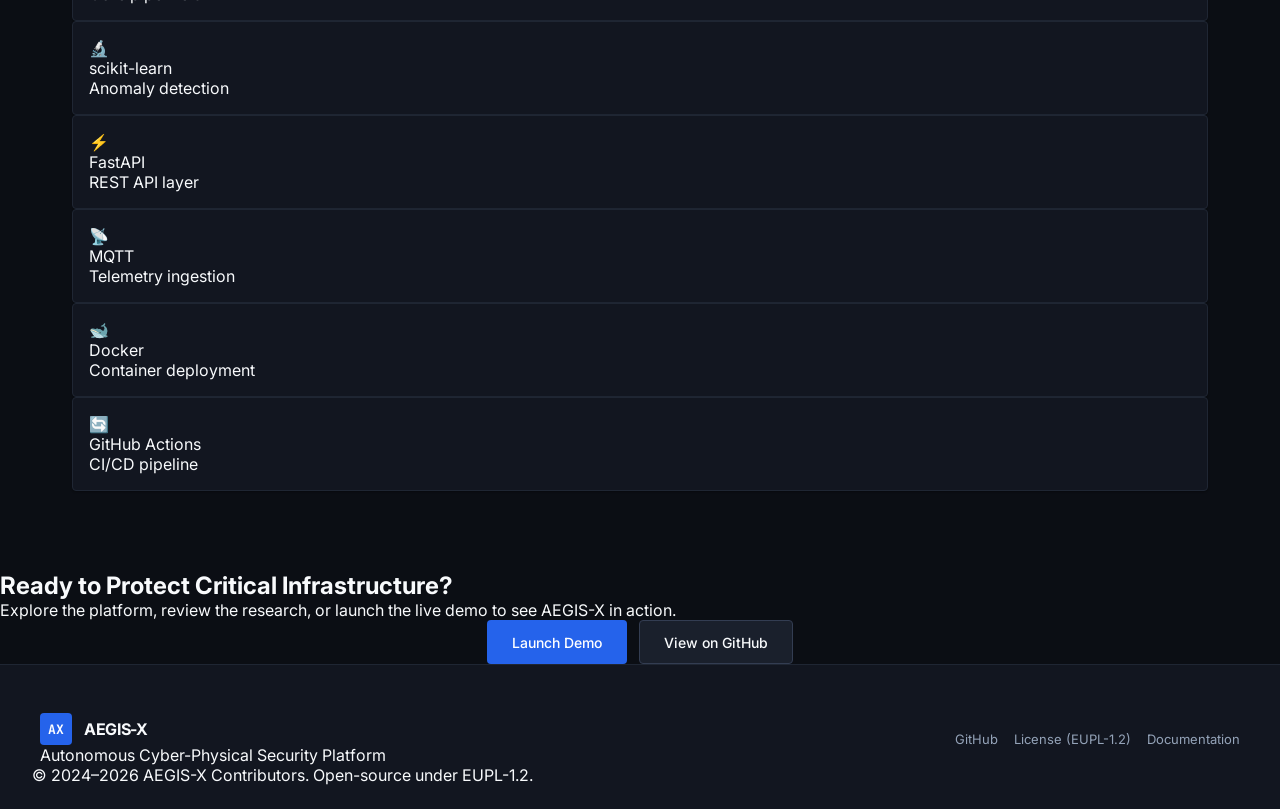
==== commit 642f1311: "feat(frontend): add design guidance and motion polish" ====
--- a/apps/web/landing.html
+++ b/apps/web/landing.html
@@ -10,7 +10,7 @@
 <body>
 
   <!-- Navigation Bar -->
-  <nav class="navbar" id="navbar">
+  <nav class="navbar" id="navbar" aria-label="Main navigation">
     <div class="brand">
       <div class="brand-icon">AX</div>
       <div class="brand-title">AEGIS-X</div>
@@ -41,7 +41,7 @@
       </div>
     </div>
     <!-- Floating particles -->
-    <canvas id="heroParticles"></canvas>
+    <canvas id="heroParticles" aria-hidden="true"></canvas>
   </section>
 
   <!-- Metrics Bar -->
--- a/apps/web/landing.css
+++ b/apps/web/landing.css
@@ -1,39 +1,63 @@
-/* AEGIS-X Landing Page Styles
-   Uses the exact same design system as the dashboard:
-   same colors, typography, glassmorphism, animations, cards, buttons */
-@import url('https://fonts.googleapis.com/css2?family=Inter:wght@300;400;500;600;700&family=JetBrains+Mono:wght@400;500;600&display=swap');
+/* ==========================================================================
+   AEGIS-X LANDING PAGE — SLATE PRECISION DESIGN SYSTEM
+   ========================================================================== */
+@import url('https://fonts.googleapis.com/css2?family=Inter:wght@400;500;600;700&family=JetBrains+Mono:wght@400;500;600&display=swap');
 
 :root {
-  --bg-primary: #0a0d14;
-  --bg-secondary: #121824;
-  --bg-card: rgba(22, 30, 46, 0.75);
-  --bg-card-hover: rgba(30, 42, 64, 0.85);
-  --border-color: rgba(255, 255, 255, 0.08);
-  --border-glow: rgba(0, 240, 255, 0.3);
-
-  --text-primary: #f0f4f8;
-  --text-secondary: #94a3b8;
-  --text-muted: #64748b;
-
-  --accent-cyan: #00f0ff;
-  --accent-blue: #3b82f6;
-  --accent-purple: #8b5cf6;
-  --accent-pink: #ec4899;
-
-  --status-critical: #ef4444;
-  --status-high: #f97316;
-  --status-medium: #eab308;
-  --status-low: #10b981;
-  --status-info: #3b82f6;
-
+  /* Slate Precision Colors */
+  --bg-base: #0B0E14;
+  --bg-surface: #121620;
+  --bg-surface-elevated: #1A202C;
+  --bg-surface-hover: #222A3A;
+
+  --border-subtle: #1F2633;
+  --border-strong: #333D52;
+  --border-focus: #2563EB;
+
+  --text-primary: #F8FAFC;
+  --text-secondary: #94A3B8;
+  --text-tertiary: #64748B;
+  --text-disabled: #475569;
+
+  --accent-primary: #2563EB;
+  --accent-primary-hover: #1D4ED8;
+
+  --status-success: #059669;
+  --status-warning: #D97706;
+  --status-critical: #DC2626;
+  --status-info: #0284C7;
+
+  /* Typography */
   --font-sans: 'Inter', -apple-system, BlinkMacSystemFont, sans-serif;
   --font-mono: 'JetBrains Mono', monospace;
 
-  --glass-backdrop: blur(12px);
-  --radius-sm: 6px;
-  --radius-md: 10px;
-  --radius-lg: 16px;
-  --shadow-main: 0 8px 32px 0 rgba(0, 0, 0, 0.37);
+  /* Spacing Scale */
+  --space-1: 4px;
+  --space-2: 8px;
+  --space-3: 12px;
+  --space-4: 16px;
+  --space-5: 24px;
+  --space-6: 32px;
+  --space-7: 40px;
+  --space-8: 48px;
+
+  /* Radii */
+  --radius-sm: 2px;
+  --radius-md: 4px;
+  --radius-lg: 8px;
+  --radius-pill: 9999px;
+
+  /* Depth & Shadows */
+  --shadow-sm: 0 1px 2px rgba(0, 0, 0, 0.3);
+  --shadow-md: 0 4px 12px rgba(0, 0, 0, 0.4);
+  --shadow-lg: 0 16px 48px rgba(0, 0, 0, 0.6);
+
+  /* Motion Timing Tokens */
+  --motion-instant: 50ms;
+  --motion-fast: 100ms;
+  --motion-normal: 150ms;
+  --motion-slow: 220ms;
+  --ease-out: cubic-bezier(0.16, 1, 0.3, 1);
 }
 
 * {
@@ -46,176 +70,157 @@
   scroll-behavior: smooth;
 }
 
+:focus-visible {
+  outline: 2px solid var(--border-focus);
+  outline-offset: 3px;
+}
+
 body {
-  background-color: var(--bg-primary);
+  background-color: var(--bg-base);
   color: var(--text-primary);
   font-family: var(--font-sans);
   min-height: 100vh;
   overflow-x: hidden;
 }
 
-/* ========================================
-   NAVBAR (same as dashboard)
-   ======================================== */
+/* Navbar */
 .navbar {
   display: flex;
   justify-content: space-between;
   align-items: center;
-  padding: 1rem 2rem;
-  background: rgba(10, 13, 20, 0.85);
-  backdrop-filter: var(--glass-backdrop);
-  border-bottom: 1px solid var(--border-color);
+  padding: 0 var(--space-5);
+  height: 56px;
+  background: var(--bg-surface);
+  border-bottom: 1px solid var(--border-subtle);
   position: fixed;
   top: 0;
   left: 0;
   right: 0;
   z-index: 100;
-  transition: background 0.3s ease;
+  transition: border-color var(--motion-normal) var(--ease-out), box-shadow var(--motion-normal) var(--ease-out);
 }
 
 .navbar.scrolled {
-  background: rgba(10, 13, 20, 0.95);
-  box-shadow: 0 4px 30px rgba(0, 0, 0, 0.4);
+  border-color: var(--border-strong);
+  box-shadow: var(--shadow-sm);
 }
 
 .brand {
   display: flex;
   align-items: center;
-  gap: 0.75rem;
+  gap: var(--space-3);
 }
 
 .brand-icon {
-  width: 36px;
-  height: 36px;
-  background: linear-gradient(135deg, var(--accent-cyan), var(--accent-blue));
-  border-radius: var(--radius-sm);
+  width: 32px;
+  height: 32px;
+  background: var(--accent-primary);
+  border-radius: var(--radius-md);
   display: flex;
   align-items: center;
   justify-content: center;
   font-weight: 700;
-  color: #000;
+  color: #FFFFFF;
   font-family: var(--font-mono);
-  box-shadow: 0 0 15px rgba(0, 240, 255, 0.4);
-  font-size: 0.85rem;
+  font-size: 13px;
 }
 
 .brand-title {
-  font-size: 1.25rem;
+  font-size: 16px;
   font-weight: 700;
-  letter-spacing: 0.5px;
-  background: linear-gradient(90deg, #fff, var(--accent-cyan));
-  -webkit-background-clip: text;
-  -webkit-text-fill-color: transparent;
+  letter-spacing: -0.02em;
+  color: var(--text-primary);
 }
 
 .nav-menu {
   display: flex;
-  gap: 1.5rem;
+  gap: var(--space-2);
+  align-items: center;
 }
 
 .nav-link {
   color: var(--text-secondary);
   text-decoration: none;
-  font-size: 0.9rem;
+  font-size: 13px;
   font-weight: 500;
-  padding: 0.5rem 0.75rem;
-  border-radius: var(--radius-sm);
-  transition: all 0.2s ease;
+  padding: 6px var(--space-3);
+  border-radius: var(--radius-md);
+  transition: background-color var(--motion-fast) var(--ease-out), color var(--motion-fast) var(--ease-out);
+}
+
+.nav-link:hover {
+  color: var(--text-primary);
+  background: var(--bg-surface-hover);
+}
+
+/* Buttons */
+.btn {
+  padding: 0 var(--space-4);
+  height: 36px;
+  border-radius: var(--radius-md);
+  font-size: 13px;
+  font-weight: 500;
   cursor: pointer;
-}
-
-.nav-link:hover {
-  color: var(--accent-cyan);
-  background: rgba(0, 240, 255, 0.08);
-}
-
-/* ========================================
-   BUTTONS (same as dashboard)
-   ======================================== */
-.btn {
-  padding: 0.5rem 1rem;
-  border-radius: var(--radius-sm);
-  font-size: 0.85rem;
-  font-weight: 600;
-  cursor: pointer;
-  border: none;
-  transition: all 0.2s ease;
+  border: 1px solid transparent;
+  transition:
+    background-color var(--motion-fast) var(--ease-out),
+    border-color var(--motion-fast) var(--ease-out),
+    transform var(--motion-fast) var(--ease-out);
   display: inline-flex;
   align-items: center;
-  gap: 0.5rem;
+  gap: var(--space-2);
   text-decoration: none;
 }
 
+.btn:hover {
+  transform: translateY(-1px);
+}
+
+.btn:active {
+  transform: translateY(0);
+}
+
 .btn-primary {
-  background: linear-gradient(135deg, var(--accent-cyan), var(--accent-blue));
-  color: #000;
-  box-shadow: 0 0 12px rgba(0, 240, 255, 0.3);
+  background: var(--accent-primary);
+  color: #FFFFFF;
 }
 
 .btn-primary:hover {
-  box-shadow: 0 0 18px rgba(0, 240, 255, 0.5);
-  transform: translateY(-1px);
+  background: var(--accent-primary-hover);
 }
 
 .btn-secondary {
-  background: rgba(255, 255, 255, 0.08);
+  background: var(--bg-surface-elevated);
   color: var(--text-primary);
-  border: 1px solid var(--border-color);
+  border-color: var(--border-strong);
 }
 
 .btn-secondary:hover {
-  background: rgba(255, 255, 255, 0.12);
+  background: var(--bg-surface-hover);
 }
 
 .btn-lg {
-  padding: 0.75rem 1.75rem;
-  font-size: 0.95rem;
-  border-radius: var(--radius-md);
-}
-
-/* ========================================
-   HERO SECTION
-   ======================================== */
+  height: 44px;
+  padding: 0 var(--space-5);
+  font-size: 14px;
+}
+
+/* Hero Section */
 .hero-section {
   position: relative;
-  min-height: 100vh;
+  min-height: 80vh;
   display: flex;
   align-items: center;
   justify-content: center;
   padding: 8rem 2rem 4rem;
-  overflow: hidden;
-}
-
-.hero-glow {
-  position: absolute;
-  width: 600px;
-  height: 600px;
-  background: radial-gradient(circle, rgba(0, 240, 255, 0.12) 0%, transparent 70%);
-  top: 50%;
-  left: 50%;
-  transform: translate(-50%, -50%);
-  pointer-events: none;
-  animation: glowPulse 6s ease-in-out infinite;
-}
-
-@keyframes glowPulse {
-  0%, 100% { opacity: 0.6; transform: translate(-50%, -50%) scale(1); }
-  50% { opacity: 1; transform: translate(-50%, -50%) scale(1.15); }
-}
-
-.hero-grid-bg {
-  position: absolute;
-  inset: 0;
-  background-image:
-    linear-gradient(rgba(0, 240, 255, 0.03) 1px, transparent 1px),
-    linear-gradient(90deg, rgba(0, 240, 255, 0.03) 1px, transparent 1px);
-  background-size: 60px 60px;
-  pointer-events: none;
 }
 
 #heroParticles {
   position: absolute;
   inset: 0;
+  z-index: 1;
+  width: 100%;
+  height: 100%;
   pointer-events: none;
 }
 
@@ -224,62 +229,56 @@
   z-index: 2;
   text-align: center;
   max-width: 800px;
+  animation: hero-enter 360ms var(--ease-out) both;
+}
+
+@keyframes hero-enter {
+  from { opacity: 0; transform: translateY(6px); }
+  to { opacity: 1; transform: translateY(0); }
 }
 
 .hero-badge {
   display: inline-block;
-  font-size: 0.75rem;
+  font-size: 11px;
   font-family: var(--font-mono);
-  padding: 0.35rem 1rem;
-  background: rgba(0, 240, 255, 0.1);
-  color: var(--accent-cyan);
-  border: 1px solid rgba(0, 240, 255, 0.25);
-  border-radius: 20px;
+  padding: 4px 12px;
+  background: rgba(37, 99, 235, 0.15);
+  color: var(--accent-primary);
+  border: 1px solid rgba(37, 99, 235, 0.3);
+  border-radius: var(--radius-pill);
   text-transform: uppercase;
-  letter-spacing: 1px;
-  margin-bottom: 1.5rem;
-  animation: fadeInUp 0.8s ease-out;
+  letter-spacing: 0.05em;
+  margin-bottom: var(--space-4);
 }
 
 .hero-title {
-  font-size: clamp(2.5rem, 6vw, 4rem);
+  font-size: clamp(2.25rem, 5vw, 3.5rem);
   font-weight: 700;
-  line-height: 1.1;
-  margin-bottom: 1.5rem;
-  background: linear-gradient(135deg, #ffffff 30%, var(--accent-cyan) 100%);
-  -webkit-background-clip: text;
-  -webkit-text-fill-color: transparent;
-  animation: fadeInUp 0.8s ease-out 0.1s both;
+  line-height: 1.15;
+  margin-bottom: var(--space-4);
+  color: var(--text-primary);
+  letter-spacing: -0.02em;
 }
 
 .hero-subtitle {
-  font-size: 1.15rem;
+  font-size: 1.1rem;
   color: var(--text-secondary);
-  line-height: 1.7;
+  line-height: 1.6;
   max-width: 650px;
-  margin: 0 auto 2.5rem;
-  animation: fadeInUp 0.8s ease-out 0.2s both;
+  margin: 0 auto var(--space-6);
 }
 
 .hero-actions {
   display: flex;
-  gap: 1rem;
+  gap: var(--space-3);
   justify-content: center;
   flex-wrap: wrap;
-  animation: fadeInUp 0.8s ease-out 0.3s both;
-}
-
-@keyframes fadeInUp {
-  from { opacity: 0; transform: translateY(24px); }
-  to { opacity: 1; transform: translateY(0); }
-}
-
-/* ========================================
-   METRICS BAR
-   ======================================== */
+}
+
+/* Metrics Bar */
 .metrics-bar {
   padding: 0 2rem;
-  margin-top: -3rem;
+  margin-top: -2rem;
   position: relative;
   z-index: 3;
 }
@@ -287,49 +286,17 @@
 .metrics-row {
   display: grid;
   grid-template-columns: repeat(auto-fit, minmax(220px, 1fr));
-  gap: 1.25rem;
+  gap: var(--space-4);
   max-width: 1200px;
   margin: 0 auto;
 }
 
-/* ========================================
-   CARDS (same as dashboard)
-   ======================================== */
 .card {
-  background: var(--bg-card);
-  backdrop-filter: var(--glass-backdrop);
-  border: 1px solid var(--border-color);
+  background: var(--bg-surface);
+  border: 1px solid var(--border-subtle);
   border-radius: var(--radius-md);
-  padding: 1.25rem;
-  box-shadow: var(--shadow-main);
-  transition: transform 0.2s ease, border-color 0.2s ease;
-}
-
-.card:hover {
-  border-color: rgba(255, 255, 255, 0.15);
-  transform: translateY(-2px);
-}
-
-.card-title {
-  font-size: 0.8rem;
-  text-transform: uppercase;
-  letter-spacing: 0.5px;
-  color: var(--text-muted);
-  font-weight: 600;
-  margin-bottom: 0.5rem;
-}
-
-.card-value {
-  font-size: 1.75rem;
-  font-weight: 700;
-  font-family: var(--font-mono);
-  color: var(--text-primary);
-}
-
-.card-subtext {
-  font-size: 0.75rem;
-  color: var(--text-secondary);
-  margin-top: 0.35rem;
+  padding: var(--space-4);
+  box-shadow: var(--shadow-sm);
 }
 
 .metric-card {
@@ -337,330 +304,117 @@
 }
 
 .metric-card .card-value {
-  font-size: 2rem;
-  background: linear-gradient(135deg, var(--accent-cyan), var(--accent-blue));
-  -webkit-background-clip: text;
-  -webkit-text-fill-color: transparent;
-}
-
-/* ========================================
-   CONTENT SECTIONS
-   ======================================== */
+  font-size: 28px;
+  font-family: var(--font-mono);
+  font-weight: 600;
+  color: var(--accent-primary);
+}
+
+.card-title {
+  font-size: 12px;
+  text-transform: uppercase;
+  letter-spacing: 0.05em;
+  color: var(--text-tertiary);
+  font-weight: 600;
+  margin-top: var(--space-1);
+}
+
+.card-subtext {
+  font-size: 12px;
+  color: var(--text-secondary);
+  margin-top: 2px;
+}
+
+/* Sections */
 .content-section {
-  padding: 6rem 2rem;
+  padding: 5rem 2rem;
   max-width: 1200px;
   margin: 0 auto;
-}
-
-.section-alt {
-  position: relative;
-}
-
-.section-alt::before {
-  content: '';
-  position: absolute;
-  inset: 0;
-  left: -100vw;
-  right: -100vw;
-  background: var(--bg-secondary);
-  z-index: -1;
+  scroll-margin-top: 72px;
 }
 
 .section-header {
   text-align: center;
-  margin-bottom: 3.5rem;
+  margin-bottom: var(--space-7);
 }
 
 .section-badge {
   display: inline-block;
-  font-size: 0.7rem;
+  font-size: 11px;
   font-family: var(--font-mono);
-  padding: 0.3rem 0.85rem;
-  background: rgba(0, 240, 255, 0.1);
-  color: var(--accent-cyan);
-  border: 1px solid rgba(0, 240, 255, 0.25);
-  border-radius: 20px;
+  padding: 2px 8px;
+  background: rgba(37, 99, 235, 0.15);
+  color: var(--accent-primary);
+  border: 1px solid rgba(37, 99, 235, 0.3);
+  border-radius: var(--radius-pill);
   text-transform: uppercase;
-  letter-spacing: 1px;
-  margin-bottom: 1rem;
+  margin-bottom: var(--space-2);
 }
 
 .section-title {
-  font-size: clamp(1.75rem, 4vw, 2.5rem);
-  font-weight: 700;
-  margin-bottom: 1rem;
-  background: linear-gradient(135deg, #ffffff 40%, var(--accent-cyan));
-  -webkit-background-clip: text;
-  -webkit-text-fill-color: transparent;
+  font-size: 28px;
+  font-weight: 600;
+  margin-bottom: var(--space-2);
+  letter-spacing: -0.015em;
 }
 
 .section-subtitle {
-  font-size: 1.05rem;
+  font-size: 14px;
   color: var(--text-secondary);
   max-width: 600px;
   margin: 0 auto;
-  line-height: 1.7;
-}
-
-/* ========================================
-   CAPABILITIES GRID
-   ======================================== */
+}
+
 .capabilities-grid {
   display: grid;
   grid-template-columns: repeat(auto-fit, minmax(320px, 1fr));
-  gap: 1.5rem;
+  gap: var(--space-4);
+}
+
+.panel {
+  background: var(--bg-surface);
+  border: 1px solid var(--border-subtle);
+  border-radius: var(--radius-md);
+  padding: var(--space-5);
+}
+
+.capability-card h3 {
+  font-size: 16px;
+  font-weight: 600;
+  margin-bottom: var(--space-2);
 }
 
 .capability-card {
-  padding: 2rem;
-  transition: transform 0.25s ease, border-color 0.25s ease;
+  transition: border-color var(--motion-normal) var(--ease-out), box-shadow var(--motion-normal) var(--ease-out);
 }
 
 .capability-card:hover {
-  border-color: rgba(0, 240, 255, 0.2);
-  transform: translateY(-4px);
-}
-
-.capability-icon {
-  font-size: 1.75rem;
-  margin-bottom: 1rem;
-}
-
-.capability-card h3 {
-  font-size: 1.1rem;
-  font-weight: 600;
-  margin-bottom: 0.75rem;
-  color: var(--text-primary);
+  border-color: var(--border-strong);
+  box-shadow: var(--shadow-md);
 }
 
 .capability-card p {
-  font-size: 0.9rem;
+  font-size: 13px;
   color: var(--text-secondary);
-  line-height: 1.6;
-}
-
-/* ========================================
-   PANELS (same as dashboard)
-   ======================================== */
-.panel {
-  background: var(--bg-card);
-  backdrop-filter: var(--glass-backdrop);
-  border: 1px solid var(--border-color);
-  border-radius: var(--radius-md);
-  padding: 1.5rem;
-  display: flex;
-  flex-direction: column;
-  gap: 1rem;
-}
-
-/* ========================================
-   ARCHITECTURE TIMELINE
-   ======================================== */
-.architecture-timeline {
-  position: relative;
-  display: flex;
-  flex-direction: column;
-  gap: 1.5rem;
-  padding-left: 2rem;
-}
-
-.architecture-timeline::before {
-  content: '';
-  position: absolute;
-  left: 7px;
-  top: 0;
-  bottom: 0;
-  width: 2px;
-  background: linear-gradient(180deg, var(--accent-cyan), var(--accent-blue), var(--accent-purple));
-  opacity: 0.5;
-}
-
-.timeline-item {
-  position: relative;
-  display: flex;
-  align-items: flex-start;
-  gap: 1.5rem;
-}
-
-.timeline-marker {
-  position: absolute;
-  left: -2rem;
-  top: 1.5rem;
-  width: 16px;
-  height: 16px;
-  border-radius: 50%;
-  background: var(--accent-cyan);
-  border: 3px solid var(--bg-primary);
-  box-shadow: 0 0 10px rgba(0, 240, 255, 0.4);
-  z-index: 2;
-}
-
-.timeline-card {
-  flex: 1;
-  padding: 1.5rem 2rem;
-  transition: transform 0.2s ease, border-color 0.2s ease;
-}
-
-.timeline-card:hover {
-  border-color: rgba(0, 240, 255, 0.15);
-  transform: translateX(4px);
-}
-
-.timeline-phase {
-  font-size: 0.7rem;
-  font-family: var(--font-mono);
-  color: var(--accent-cyan);
-  text-transform: uppercase;
-  letter-spacing: 1px;
-  margin-bottom: 0.5rem;
-}
-
-.timeline-card h4 {
-  font-size: 1.05rem;
-  font-weight: 600;
-  margin-bottom: 0.5rem;
-}
-
-.timeline-card p {
-  font-size: 0.85rem;
-  color: var(--text-secondary);
-  line-height: 1.6;
-}
-
-/* ========================================
-   BENCHMARK TABLE (same as dashboard)
-   ======================================== */
-.benchmark-panel {
-  max-width: 1000px;
-  margin: 0 auto;
-}
-
-.table-container {
-  overflow-x: auto;
-}
-
-table {
-  width: 100%;
-  border-collapse: collapse;
-  text-align: left;
-  font-size: 0.85rem;
-}
-
-th {
-  padding: 0.75rem 1rem;
-  color: var(--text-muted);
-  font-weight: 600;
-  text-transform: uppercase;
-  font-size: 0.75rem;
-  border-bottom: 1px solid var(--border-color);
-}
-
-td {
-  padding: 0.85rem 1rem;
-  border-bottom: 1px solid rgba(255, 255, 255, 0.04);
-  color: var(--text-secondary);
-}
-
-tr:hover td {
-  background: rgba(255, 255, 255, 0.02);
-  color: var(--text-primary);
-}
-
-.highlight-row {
-  background: rgba(0, 240, 255, 0.08);
-}
-
-.highlight-row td {
-  font-weight: 600;
-}
-
-.accent-value {
-  color: var(--accent-cyan);
-}
-
-/* ========================================
-   TECH STACK GRID
-   ======================================== */
-.stack-grid {
-  display: grid;
-  grid-template-columns: repeat(auto-fit, minmax(160px, 1fr));
-  gap: 1.25rem;
-}
-
-.stack-card {
-  text-align: center;
-  padding: 1.5rem 1rem;
-  transition: transform 0.2s ease, border-color 0.2s ease;
-}
-
-.stack-card:hover {
-  border-color: rgba(0, 240, 255, 0.2);
-  transform: translateY(-3px);
-}
-
-.stack-icon {
-  font-size: 2rem;
-  margin-bottom: 0.75rem;
-}
-
-.stack-name {
-  font-size: 0.95rem;
-  font-weight: 600;
-  font-family: var(--font-mono);
-  color: var(--text-primary);
-  margin-bottom: 0.25rem;
-}
-
-.stack-desc {
-  font-size: 0.75rem;
-  color: var(--text-secondary);
-}
-
-/* ========================================
-   CTA SECTION
-   ======================================== */
-.cta-section {
-  position: relative;
-  padding: 6rem 2rem;
-  text-align: center;
-  overflow: hidden;
-}
-
-.cta-glow {
-  top: 50%;
-  left: 50%;
-  width: 500px;
-  height: 500px;
-}
-
-.cta-content {
-  position: relative;
-  z-index: 2;
-}
-
-.cta-title {
-  font-size: clamp(1.75rem, 4vw, 2.5rem);
-  font-weight: 700;
-  margin-bottom: 1rem;
-  background: linear-gradient(135deg, #ffffff 40%, var(--accent-cyan));
-  -webkit-background-clip: text;
-  -webkit-text-fill-color: transparent;
-}
-
-.cta-subtitle {
-  font-size: 1.05rem;
-  color: var(--text-secondary);
-  max-width: 550px;
-  margin: 0 auto 2rem;
-  line-height: 1.7;
-}
-
-/* ========================================
-   FOOTER
-   ======================================== */
+  line-height: 1.5;
+}
+
+.reveal {
+  opacity: 0;
+  transform: translateY(10px);
+  transition: opacity var(--motion-slow) var(--ease-out), transform var(--motion-slow) var(--ease-out);
+}
+
+.reveal.visible {
+  opacity: 1;
+  transform: translateY(0);
+}
+
+/* Footer */
 .footer {
-  border-top: 1px solid var(--border-color);
+  border-top: 1px solid var(--border-subtle);
   padding: 3rem 2rem 1.5rem;
+  background: var(--bg-surface);
 }
 
 .footer-content {
@@ -669,105 +423,103 @@
   display: flex;
   justify-content: space-between;
   align-items: center;
-  margin-bottom: 2rem;
-}
-
-.footer-tagline {
-  font-size: 0.85rem;
-  color: var(--text-muted);
-  margin-top: 0.5rem;
 }
 
 .footer-links {
   display: flex;
-  gap: 1.5rem;
+  gap: var(--space-4);
 }
 
 .footer-links a {
   color: var(--text-secondary);
   text-decoration: none;
-  font-size: 0.85rem;
-  transition: color 0.2s ease;
+  font-size: 13px;
+  transition: color var(--motion-fast) var(--ease-out);
 }
 
 .footer-links a:hover {
-  color: var(--accent-cyan);
-}
-
-.footer-bottom {
-  max-width: 1200px;
-  margin: 0 auto;
-  padding-top: 1.5rem;
-  border-top: 1px solid var(--border-color);
-  text-align: center;
-  font-size: 0.75rem;
-  color: var(--text-muted);
-}
-
-/* ========================================
-   SCROLL REVEAL ANIMATIONS
-   ======================================== */
-.reveal {
-  opacity: 0;
-  transform: translateY(30px);
-  transition: opacity 0.6s ease, transform 0.6s ease;
-}
-
-.reveal.visible {
-  opacity: 1;
-  transform: translateY(0);
-}
-
-/* ========================================
-   PULSE ANIMATION (same as dashboard)
-   ======================================== */
-@keyframes pulse {
-  0% { opacity: 1; transform: scale(1); }
-  50% { opacity: 0.4; transform: scale(0.9); }
-  100% { opacity: 1; transform: scale(1); }
-}
-
-/* ========================================
-   RESPONSIVE
-   ======================================== */
-@media (max-width: 768px) {
+  color: var(--text-primary);
+}
+
+@media (max-width: 760px) {
   .navbar {
-    padding: 0.75rem 1rem;
+    height: auto;
+    min-height: 56px;
+    flex-wrap: wrap;
+    gap: var(--space-2);
+    padding: var(--space-2) var(--space-4);
   }
 
   .nav-menu {
-    display: none;
+    order: 3;
+    width: 100%;
+    overflow-x: auto;
+    white-space: nowrap;
+    padding-bottom: 2px;
+    scrollbar-width: thin;
+  }
+
+  .nav-link {
+    flex: 0 0 auto;
   }
 
   .hero-section {
-    padding: 6rem 1.25rem 3rem;
+    min-height: 72vh;
+    padding: 8rem var(--space-4) 4rem;
   }
 
   .metrics-bar {
-    margin-top: -1.5rem;
-    padding: 0 1rem;
+    padding: 0 var(--space-4);
+  }
+
+  .metrics-row {
+    grid-template-columns: repeat(2, minmax(0, 1fr));
   }
 
   .content-section {
-    padding: 4rem 1.25rem;
+    padding: 3.5rem var(--space-4);
   }
 
   .capabilities-grid {
     grid-template-columns: 1fr;
   }
 
-  .architecture-timeline {
-    padding-left: 1.5rem;
-  }
-
   .footer-content {
     flex-direction: column;
-    gap: 1.5rem;
-    text-align: center;
+    align-items: flex-start;
+    gap: var(--space-4);
+  }
+}
+
+@media (max-width: 420px) {
+  .metrics-row {
+    grid-template-columns: 1fr;
+  }
+
+  .hero-title {
+    font-size: clamp(2rem, 10vw, 2.75rem);
   }
 
   .footer-links {
     flex-wrap: wrap;
-    justify-content: center;
-  }
-}
+  }
+}
+
+@media (prefers-reduced-motion: reduce) {
+  html,
+  html:focus-within {
+    scroll-behavior: auto;
+  }
+
+  *, *::before, *::after {
+    scroll-behavior: auto !important;
+    animation-duration: 0.01ms !important;
+    animation-iteration-count: 1 !important;
+    transition-duration: 0.01ms !important;
+  }
+
+  .reveal {
+    opacity: 1;
+    transform: none;
+  }
+}
